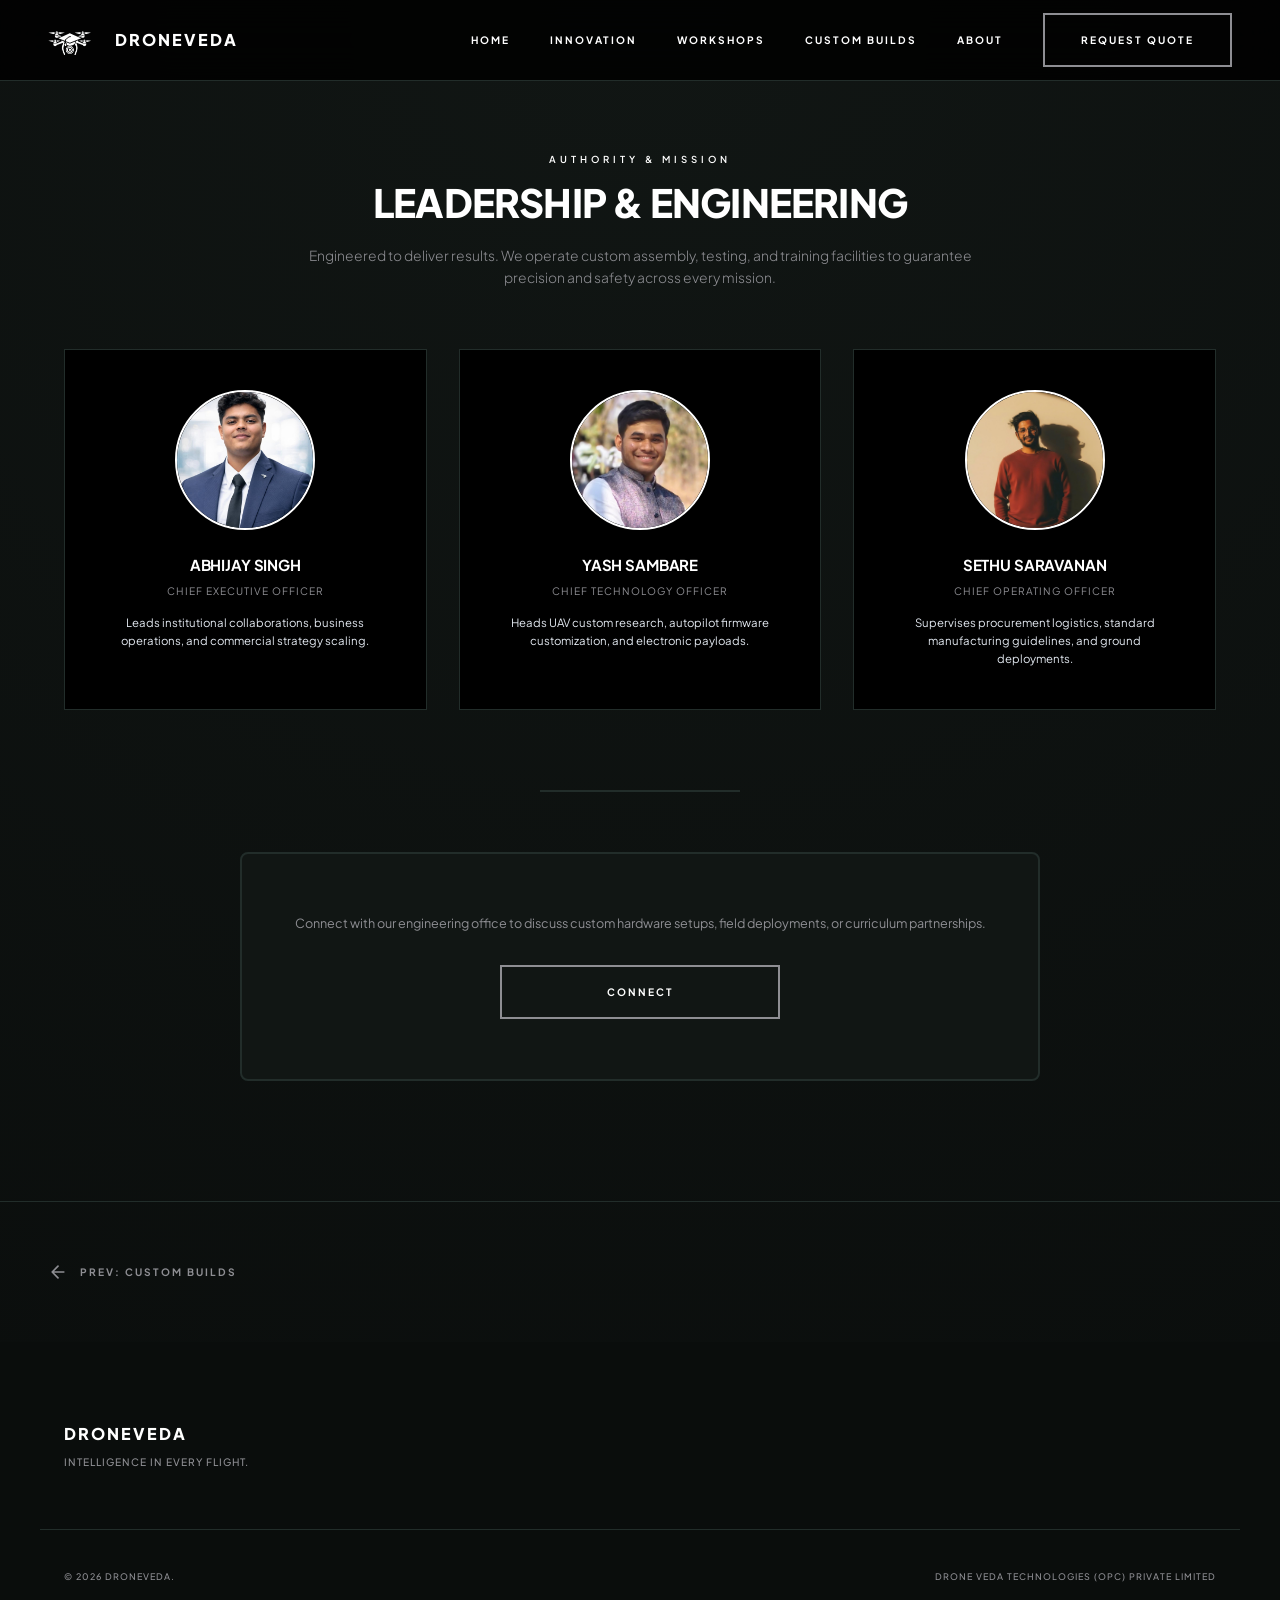
==== about.html @ f390f39e "first commit" ====
<!DOCTYPE html>
<html lang="en">
<head>
  <meta charset="UTF-8">
  <meta name="viewport" content="width=device-width, initial-scale=1.0">
  <meta name="description" content="DroneVeda - Commercial UAV systems, custom industrial drones, autonomous agriculture, and institutional robotics training.">
  <title>DRONEVEDA | Intelligence in every flight.</title>
  
  <link rel="preconnect" href="https://fonts.googleapis.com">
  <link rel="preconnect" href="https://fonts.gstatic.com" crossorigin>
  <link href="https://fonts.googleapis.com/css2?family=Plus+Jakarta+Sans:wght@300;400;500;600;700;800&display=swap" rel="stylesheet">
  
  <link rel="stylesheet" href="style.css">
  
  <style>
    .grid-4 { display: grid; grid-template-columns: repeat(4, 1fr); gap: 24px; }
    .grid-2 { display: grid; grid-template-columns: repeat(2, 1fr); gap: 32px; }
    @media (max-width: 992px) { .grid-4 { grid-template-columns: repeat(2, 1fr); } }
    @media (max-width: 768px) { .grid-4, .grid-2 { grid-template-columns: 1fr; } }
    .text-center { text-align: center; }
    .mx-auto { margin-left: auto; margin-right: auto; }
    .mb-30 { margin-bottom: 30px; }
  </style>
</head>
<body>

  <header class="navbar">
    <div class="nav-container">
      <a href="index.html" class="nav-logo">
        <img src="public/logo - Copy.png" alt="DroneVeda Logo" style="height: 32px; filter: brightness(0) invert(1); margin-right: 12px;">
        <span class="logo-text">DRONEVEDA</span>
      </a>
      
      <button class="mobile-toggle" aria-label="Toggle Menu" aria-expanded="false">
        <span class="bar"></span>
        <span class="bar"></span>
        <span class="bar"></span>
      </button>
      
      <nav class="nav-menu">
        <a href="index.html" class="nav-link">HOME</a>
        <a href="projects.html" class="nav-link">INNOVATION</a>
        <a href="workshops.html" class="nav-link">WORKSHOPS</a>
        <a href="custom-builds.html" class="nav-link">CUSTOM BUILDS</a>
        <a href="about.html" class="nav-link active">ABOUT</a>
        <a href="index.html#contact" class="btn">REQUEST QUOTE</a>
      </nav>
    </div>
  </header>

  

  

  

  

  

  

  

  <section id="about" class="section orb-section" style="padding-top: 150px;">
    <div class="container">
      <div class="section-header" style="text-align: center; margin-left: auto; margin-right: auto;">
        <span class="section-label scroll-reveal">AUTHORITY & MISSION</span>
        <h2 class="section-title scroll-reveal">LEADERSHIP & ENGINEERING</h2>
        <p class="section-desc scroll-reveal">Engineered to deliver results. We operate custom assembly, testing, and training facilities to guarantee precision and safety across every mission.</p>
      </div>
      
      <div class="projects-grid scroll-reveal">
        <div class="project-card" style="padding: 40px; text-align: center; display: flex; flex-direction: column; align-items: center;">
          <img src="public/profile-abhijay.jpeg" alt="Abhijay Singh" style="width: 140px; height: 140px; border-radius: 50%; object-fit: cover; margin-bottom: 24px; border: 2px solid var(--text-primary);">
          <h4 style="font-size: 1.25rem; font-weight: 700; text-transform: uppercase; margin-bottom: 6px;">ABHIJAY SINGH</h4>
          <p style="color: var(--text-muted); font-size: 0.85rem; letter-spacing: 1px; text-transform: uppercase; margin-bottom: 16px;">CHIEF EXECUTIVE OFFICER</p>
          <p style="font-size: 0.95rem; line-height: 1.6;">Leads institutional collaborations, business operations, and commercial strategy scaling.</p>
        </div>

        <div class="project-card" style="padding: 40px; text-align: center; display: flex; flex-direction: column; align-items: center;">
          <img src="public/profile-yash.jpeg" alt="Yash Sambare" style="width: 140px; height: 140px; border-radius: 50%; object-fit: cover; margin-bottom: 24px; border: 2px solid var(--text-primary);">
          <h4 style="font-size: 1.25rem; font-weight: 700; text-transform: uppercase; margin-bottom: 6px;">YASH SAMBARE</h4>
          <p style="color: var(--text-muted); font-size: 0.85rem; letter-spacing: 1px; text-transform: uppercase; margin-bottom: 16px;">CHIEF TECHNOLOGY OFFICER</p>
          <p style="font-size: 0.95rem; line-height: 1.6;">Heads UAV custom research, autopilot firmware customization, and electronic payloads.</p>
        </div>

        <div class="project-card" style="padding: 40px; text-align: center; display: flex; flex-direction: column; align-items: center;">
          <img src="public/profile-sethu.jpeg" alt="Sethu Saravanan" style="width: 140px; height: 140px; border-radius: 50%; object-fit: cover; margin-bottom: 24px; border: 2px solid var(--text-primary);">
          <h4 style="font-size: 1.25rem; font-weight: 700; text-transform: uppercase; margin-bottom: 6px;">SETHU SARAVANAN</h4>
          <p style="color: var(--text-muted); font-size: 0.85rem; letter-spacing: 1px; text-transform: uppercase; margin-bottom: 16px;">CHIEF OPERATING OFFICER</p>
          <p style="font-size: 0.95rem; line-height: 1.6;">Supervises procurement logistics, standard manufacturing guidelines, and ground deployments.</p>
        </div>
      </div>
      <!-- Soft divider -->
      <hr style="border: 0; border-top: 2px solid var(--border-color); margin-top: 80px; margin-bottom: 60px; max-width: 200px; margin-left: auto; margin-right: auto;" class="scroll-reveal">
      
      <!-- Outlined message box -->
      <div style="text-align: center; padding: 60px 40px; border: 2px solid var(--border-color); border-radius: 8px; background: var(--bg-secondary); max-width: 800px; margin: 0 auto;" class="scroll-reveal">

        <p style="color: var(--text-muted); margin-bottom: 32px; font-size: 1.05rem;">Connect with our engineering office to discuss custom hardware setups, field deployments, or curriculum partnerships.</p>
        <a href="index.html#contact" class="btn" style="min-width: 280px; padding: 18px 0; font-size: 1.1rem; letter-spacing: 3px; display: inline-block;">CONNECT</a>
            </div>
    </div>
  </section>

  

    
  <div class="page-navigation">
    <a href="custom-builds.html" class="page-nav-btn page-nav-prev"><svg xmlns="http://www.w3.org/2000/svg" fill="none" stroke="currentColor" stroke-width="2" stroke-linecap="round" stroke-linejoin="round" viewBox="0 0 24 24"><path d="M19 12H5M12 19l-7-7 7-7"/></svg> PREV: CUSTOM BUILDS</a>
    <div></div>
  </div>
  <footer class="footer">
    <div class="footer-container container">
      <div class="footer-brand">
        <h3 class="footer-logo">DRONEVEDA</h3>
        <p class="footer-tagline">INTELLIGENCE IN EVERY FLIGHT.</p>
      </div>
    </div>
    <div class="footer-bottom container">
      <p class="copyright">&copy; 2026 DRONEVEDA.</p>
      <p class="disclaimer">Drone Veda Technologies (OPC) Private Limited</p>
    </div>
  </footer>

  <script src="script.js"></script>
</body>
</html>
---- style.css ----
:root {
  --bg-primary: #0a0d0c; /* Off-black with a hint of green */
  --bg-secondary: #111614;
  --bg-tertiary: #181f1c;
  
  --logo-green: #276e65;
  
  --text-primary: #ffffff;
  --text-secondary: #e2e8f0;
  --text-muted: #8e8e93;
  
  --accent-color: var(--logo-green);
  --accent-hover: var(--logo-green);
  
  --border-color: #222d2a;
  --border-hover: #3a4d48;
  
  --error-color: #fa4856;
  --success-color: #24a148;
  
  --font-family: 'Plus Jakarta Sans', system-ui, -apple-system, sans-serif;
  
  --transition-fast: 0.15s ease;
  --transition-normal: 0.3s cubic-bezier(0.16, 1, 0.3, 1);
  --transition-slow: 0.8s cubic-bezier(0.16, 1, 0.3, 1);
  
  --max-width: 1200px;
}

/* Base Reset */
*, *::before, *::after {
  box-sizing: border-box;
  margin: 0;
  padding: 0;
}

html {
  font-size: 75%;
  scroll-behavior: auto; /* Managed by JavaScript for custom scroll control */
  scrollbar-width: thin;
  scrollbar-color: var(--border-hover) var(--bg-primary);
}

body {
  font-family: var(--font-family);
  background-color: var(--bg-primary);
  /* Dynamic scroll gradient setup */
  background-image: radial-gradient(circle at 50% calc(var(--scroll-y, 0) * 1%), var(--bg-secondary) 0%, var(--bg-primary) 100%);
  color: var(--text-secondary);
  line-height: 1.5;
  overflow-x: hidden;
  -webkit-font-smoothing: antialiased;
  -moz-osx-font-smoothing: grayscale;
}

/* Specific section highlighting */
.bg-logo-green {
  background: var(--logo-green) !important;
}

.bg-logo-green .section-title, 
.bg-logo-green .section-label,
.bg-logo-green .section-desc {
  color: #ffffff;
}
.bg-logo-green .btn-primary {
  border-color: #ffffff;
  color: #ffffff;
}
.bg-logo-green .btn-primary:hover {
  background-color: #ffffff;
  color: var(--logo-green);
}

.text-accent {
  color: var(--logo-green);
}

/* Accessibility Focus */
:focus-visible {
  outline: 2px solid var(--text-primary);
  outline-offset: 4px;
}

/* Layout Containers */
.container {
  width: 100%;
  max-width: var(--max-width);
  margin: 0 auto;
  padding: 0 24px;
}

.section {
  padding: 120px 0;
  border-bottom: 1px solid var(--border-color);
  scroll-margin-top: 80px;
}

@media (max-width: 768px) {
  .section {
    padding: 80px 0;
  }
}

.section-header {
  max-width: 700px;
  margin-bottom: 60px;
}

.section-label {
  display: inline-block;
  font-size: 0.8rem;
  font-weight: 600;
  text-transform: uppercase;
  letter-spacing: 4px;
  color: var(--text-primary);
  margin-bottom: 16px;
}

.section-title {
  font-size: clamp(2.2rem, 4.5vw, 3.25rem);
  font-weight: 800;
  line-height: 1.1;
  color: var(--text-primary);
  margin-bottom: 20px;
  letter-spacing: -0.02em;
  text-transform: uppercase;
}

.section-desc {
  font-size: 1.15rem;
  color: var(--text-muted);
  line-height: 1.6;
  font-weight: 300;
}

/* Typography elements */
h1, h2, h3, h4, h5, h6 {
  color: var(--text-primary);
  letter-spacing: -0.01em;
}

a {
  color: inherit;
  text-decoration: none;
  transition: color var(--transition-fast);
}

.btn {
  display: inline-flex;
  align-items: center;
  justify-content: center;
  font-family: var(--font-family);
  font-size: 0.85rem;
  font-weight: 700;
  text-transform: uppercase;
  letter-spacing: 2px;
  padding: 16px 36px;
  cursor: pointer;
  white-space: nowrap;
  transition: all var(--transition-normal);
  
  /* Greyscale ghost button base */
  border: 2px solid var(--text-muted);
  background-color: transparent;
  color: var(--text-primary);
  
  min-height: 54px; /* Touch target size */
  position: relative;
  overflow: hidden;
  text-align: center;
  width: auto;
}

@media (max-width: 768px) {
  .btn {
    width: 100%;
    padding: 16px 20px;
  }
}

.btn:hover {
  /* Boundary changes to logo-green upon hover */
  border-color: var(--logo-green);
  color: var(--logo-green);
  background-color: transparent;
  box-shadow: 0 4px 15px rgba(39, 110, 101, 0.2);
}

.btn:active {
  /* Background changes to logo-green upon clicking */
  background-color: var(--logo-green);
  border-color: var(--logo-green);
  color: #ffffff;
  transform: scale(0.98);
}


.btn-primary, .btn-secondary {  
}

.btn-block {
  display: flex;
  width: 100%;
}

/* Header & Navigation */
.navbar {
  position: fixed;
  top: 0;
  left: 0;
  right: 0;
  z-index: 100;
  background-color: rgba(0, 0, 0, 0.85);
  backdrop-filter: blur(20px);
  -webkit-backdrop-filter: blur(20px);
  border-bottom: 1px solid var(--border-color);
  transition: background-color var(--transition-normal), padding var(--transition-normal);
}

.nav-container {
  display: flex;
  align-items: center;
  justify-content: space-between;
  height: 80px;
  max-width: 100%;
  margin: 0 auto;
  padding: 0 48px;
}

.nav-logo {
  display: flex;
  align-items: center;
  gap: 12px;
}

.logo-img {
  height: 32px;
  width: auto;
  filter: brightness(0) invert(1); /* Ensure it displays as white for SpaceX styling */
}

.logo-text {
  font-size: 1.35rem;
  font-weight: 800;
  letter-spacing: 2px;
  color: var(--text-primary);
}

.nav-menu {
  display: flex;
  align-items: center;
  gap: 40px;
}

.nav-link {
  font-size: 0.85rem;
  font-weight: 700;
  text-transform: uppercase;
  letter-spacing: 2px;
  color: var(--text-primary);
  padding: 8px 0;
  position: relative;
}

.nav-link::after {
  content: '';
  position: absolute;
  bottom: 0;
  left: 0;
  width: 100%;
  height: 1px;
  background-color: var(--text-primary);
  transform: scaleX(0);
  transform-origin: right;
  transition: transform var(--transition-normal);
}

.nav-link:hover::after {
  transform: scaleX(1);
  transform-origin: left;
}



/* Mobile Toggle Hamburger */
.mobile-toggle {
  display: none;
  flex-direction: column;
  justify-content: space-between;
  width: 20px;
  height: 14px;
  background: transparent;
  border: none;
  cursor: pointer;
  z-index: 105;
}

.mobile-toggle .bar {
  width: 100%;
  height: 2px;
  background-color: var(--text-primary);
  transition: transform var(--transition-normal), opacity var(--transition-normal);
}

@media (max-width: 768px) {
  .mobile-toggle {
    display: flex;
  }
  
  .nav-menu {
    position: fixed;
    top: 80px;
    left: 0;
    right: 0;
    height: calc(100vh - 80px);
    background-color: rgba(0, 0, 0, 0.85);
    backdrop-filter: blur(20px);
    -webkit-backdrop-filter: blur(20px);
    flex-direction: column;
    padding: 60px 24px;
    gap: 32px;
    transform: translateX(100%);
    transition: transform var(--transition-normal);
    z-index: 99;
    border-top: 1px solid var(--border-color);
  }
  
  .nav-menu.active {
    transform: translateX(0);
  }
  
  .nav-link {
    width: 100%;
    text-align: center;
    font-size: 1.1rem;
    letter-spacing: 3px;
    padding: 12px 0;
  }
  
  .nav-btn {
    width: 100%;
    text-align: center;
    font-size: 1rem;
    letter-spacing: 3px;
    padding: 16px 0;
    margin-top: 24px;
  }
  
  /* Active states */
  .mobile-toggle[aria-expanded="true"] .bar:nth-child(1) {
    transform: translateY(6px) rotate(45deg);
  }
  
  .mobile-toggle[aria-expanded="true"] .bar:nth-child(2) {
    opacity: 0;
  }
  
  .mobile-toggle[aria-expanded="true"] .bar:nth-child(3) {
    transform: translateY(-6px) rotate(-45deg);
  }
}

/* Hero Section (Fullscreen Impact) */
.hero-section {
  position: relative;
  height: 100vh;
  display: flex;
  align-items: flex-end;
  padding-bottom: 12%;
  overflow: hidden;
}

.hero-video-container {
  position: absolute;
  top: 0;
  left: 0;
  width: 100%;
  height: 100%;
  z-index: 1;
}

.hero-video {
  width: 100%;
  height: 100%;
  object-fit: cover;
  opacity: 0.5;
}

.hero-overlay {
  position: absolute;
  top: 0;
  left: 0;
  width: 100%;
  height: 100%;
  background: linear-gradient(180deg, 
    rgba(0, 0, 0, 0.4) 0%, 
    rgba(0, 0, 0, 0.7) 60%, 
    rgba(0, 0, 0, 0.95) 100%
  );
  z-index: 2;
}

.hero-content {
  position: relative;
  z-index: 10;
  max-width: 800px;
}

.hero-badge {
  display: inline-block;
  font-size: 0.8rem;
  font-weight: 700;
  text-transform: uppercase;
  letter-spacing: 3px;
  color: var(--text-primary);
  margin-bottom: 20px;
}

.hero-title {
  font-size: clamp(2.8rem, 6vw, 5rem);
  font-weight: 800;
  line-height: 1.05;
  letter-spacing: -0.03em;
  color: var(--text-primary);
  margin-bottom: 24px;
  text-transform: uppercase;
}

.hero-subtitle {
  font-size: clamp(1.1rem, 2vw, 1.25rem);
  color: var(--text-secondary);
  line-height: 1.6;
  margin-bottom: 40px;
  max-width: 600px;
  font-weight: 300;
}

.hero-actions {
  display: flex;
  gap: 20px;
  flex-wrap: wrap;
}

@media (max-width: 576px) {
  .hero-actions .btn {
    width: 100%;
  }
}

/* SpaceX-style Scroll Down Indicator */
.scroll-down-arrow {
  position: absolute;
  bottom: 40px;
  left: 50%;
  transform: translateX(-50%);
  color: var(--text-primary);
  z-index: 10;
  animation: bounce 2s infinite;
  opacity: 0.7;
  transition: opacity var(--transition-fast);
}

.scroll-down-arrow:hover {
  opacity: 1;
}

@keyframes bounce {
  0%, 20%, 50%, 80%, 100% {
    transform: translateX(-50%) translateY(0);
  }
  40% {
    transform: translateX(-50%) translateY(-10px);
  }
  60% {
    transform: translateX(-50%) translateY(-5px);
  }
}

/* SpaceX Trust Metric Value Bar */
.value-bar {
  background-color: var(--bg-primary);
  border-bottom: 1px solid var(--border-color);
  padding: 80px 0;
}

.value-container {
  display: grid;
  grid-template-columns: repeat(3, 1fr);
  gap: 40px;
}

.value-item {
  display: flex;
  flex-direction: column;
}

.value-num {
  font-size: 4rem;
  font-weight: 800;
  color: var(--text-primary);
  line-height: 1;
  margin-bottom: 12px;
  font-feature-settings: "lnum";
}

.value-label {
  font-size: 0.8rem;
  font-weight: 600;
  color: var(--text-muted);
  line-height: 1.6;
  letter-spacing: 2px;
  text-transform: uppercase;
}

@media (max-width: 768px) {
  .value-container {
    grid-template-columns: 1fr;
    gap: 48px;
  }
  
  .value-num {
    font-size: 3.5rem;
  }
}

/* Projects Showcase */
.projects-grid {
  display: grid;
  grid-template-columns: repeat(3, 1fr);
  gap: 32px;
}

@media (max-width: 992px) {
  .projects-grid {
    grid-template-columns: repeat(2, 1fr);
  }
}

@media (max-width: 768px) {
  .projects-grid {
    grid-template-columns: 1fr;
    gap: 40px;
  }
}

.project-card {
  background-color: var(--bg-secondary);
  border: 1px solid var(--border-color);
  transition: border-color var(--transition-fast), transform var(--transition-normal);
}

/* Removed project-card hover */

.project-image-wrapper {
  position: relative;
  aspect-ratio: 16 / 10;
  width: 100%;
  background-color: var(--bg-tertiary);
  overflow: hidden;
}

.project-img {
  width: 100%;
  height: 100%;
  object-fit: cover;
  transition: transform var(--transition-normal);
}

/* Removed project-card img hover */

.project-content {
  padding: 32px;
}

.project-tag {
  display: inline-block;
  font-size: 0.75rem;
  font-weight: 700;
  text-transform: uppercase;
  letter-spacing: 2px;
  color: var(--text-primary);
  margin-bottom: 16px;
  border-bottom: 1px solid var(--text-primary);
  padding-bottom: 2px;
}

.project-card-title {
  font-size: 1.35rem;
  font-weight: 700;
  line-height: 1.3;
  margin-bottom: 14px;
  color: var(--text-primary);
  text-transform: uppercase;
}

.project-card-desc {
  font-size: 0.95rem;
  color: var(--text-muted);
  line-height: 1.6;
  margin-bottom: 30px;
  font-weight: 300;
}

.project-metric {
  padding-top: 24px;
  border-top: 1px solid var(--border-color);
}

.metric-value {
  display: block;
  font-size: 2rem;
  font-weight: 800;
  color: var(--text-primary);
  line-height: 1.1;
  font-feature-settings: "lnum";
}

.metric-desc {
  font-size: 0.75rem;
  font-weight: 600;
  color: var(--text-muted);
  letter-spacing: 1.5px;
  text-transform: uppercase;
}

/* About Us Section (Two Columns) */
.about-grid {
  display: grid;
  grid-template-columns: 1.1fr 0.9fr;
  gap: 80px;
}

@media (max-width: 992px) {
  .about-grid {
    grid-template-columns: 1fr;
    gap: 60px;
  }
}

.about-text {
  font-size: 1.1rem;
  line-height: 1.7;
  color: var(--text-secondary);
  margin-bottom: 28px;
  font-weight: 300;
}

.about-badges {
  display: grid;
  grid-template-columns: repeat(2, 1fr);
  gap: 24px;
  margin-top: 48px;
}

.badge-item {
  border-left: 2px solid var(--text-primary);
  padding-left: 20px;
}

.badge-item strong {
  display: block;
  font-size: 0.9rem;
  font-weight: 700;
  color: var(--text-primary);
  margin-bottom: 6px;
  letter-spacing: 1.5px;
  text-transform: uppercase;
}

.badge-item span {
  font-size: 0.85rem;
  color: var(--text-muted);
}

.about-team {
  background-color: var(--bg-secondary);
  border: 1px solid var(--border-color);
  padding: 48px;
}

@media (max-width: 576px) {
  .about-team {
    padding: 32px 24px;
  }
}

.team-header-title {
  font-size: 1.35rem;
  font-weight: 700;
  text-transform: uppercase;
  letter-spacing: 2px;
  margin-bottom: 36px;
  color: var(--text-primary);
}

.team-list {
  display: flex;
  flex-direction: column;
  gap: 36px;
}

.team-member-card {
  display: flex;
  gap: 24px;
  align-items: flex-start;
}

@media (max-width: 480px) {
  .team-member-card {
    flex-direction: column;
    gap: 16px;
  }
}

.member-photo {
  width: 64px;
  height: 64px;
  border-radius: 4px;
  object-fit: cover;
  flex-shrink: 0;
  border: 1px solid var(--border-color);
}

.member-avatar {
  flex-shrink: 0;
  width: 64px;
  height: 64px;
  border-radius: 4px;
  background-color: var(--border-color);
  color: var(--text-primary);
  font-size: 1.25rem;
  font-weight: 700;
  display: flex;
  align-items: center;
  justify-content: center;
  letter-spacing: -0.5px;
}

.member-info {
  display: flex;
  flex-direction: column;
}

.member-name {
  font-size: 1rem;
  font-weight: 700;
  color: var(--text-primary);
  line-height: 1.2;
  letter-spacing: 1px;
}

.member-role {
  font-size: 0.75rem;
  font-weight: 600;
  color: var(--text-muted);
  margin-bottom: 8px;
  letter-spacing: 1px;
}

.member-bio {
  font-size: 0.9rem;
  color: var(--text-muted);
  line-height: 1.6;
  font-weight: 300;
}

/* Contact / Connect Section (SpaceX Style Input Forms) */
.contact-grid {
  display: grid;
  grid-template-columns: 0.95fr 1.05fr;
  gap: 80px;
  align-items: flex-start;
}

@media (max-width: 992px) {
  .contact-grid {
    grid-template-columns: 1fr;
    gap: 60px;
  }
}

.contact-details {
  display: flex;
  flex-direction: column;
  gap: 32px;
  margin: 40px 0;
}

.detail-item {
  display: flex;
  align-items: flex-start;
  gap: 20px;
}

.detail-icon {
  font-size: 1.2rem;
  line-height: 1;
}

.detail-info {
  display: flex;
  flex-direction: column;
}

.detail-label {
  font-size: 0.75rem;
  text-transform: uppercase;
  letter-spacing: 2px;
  color: var(--text-muted);
  font-weight: 600;
}

.detail-val {
  font-size: 1.15rem;
  font-weight: 700;
  color: var(--text-primary);
  margin-top: 4px;
}

.detail-val:hover {
  color: var(--text-primary);
  text-decoration: underline;
}

.trust-box {
  background-color: var(--bg-secondary);
  border: 1px solid var(--border-color);
  padding: 28px;
}

.trust-title {
  font-size: 0.9rem;
  font-weight: 700;
  color: var(--text-primary);
  margin-bottom: 10px;
  letter-spacing: 1.5px;
  text-transform: uppercase;
}

.trust-desc {
  font-size: 0.9rem;
  color: var(--text-muted);
  line-height: 1.6;
  font-weight: 300;
}

.form-wrapper {
  background-color: var(--bg-secondary);
  border: 1px solid var(--border-color);
  padding: 48px;
}

@media (max-width: 576px) {
  .form-wrapper {
    padding: 32px 24px;
  }
}

.form-title {
  font-size: 1.5rem;
  font-weight: 700;
  text-transform: uppercase;
  letter-spacing: 2px;
  margin-bottom: 32px;
  color: var(--text-primary);
}

.form-group {
  margin-bottom: 24px;
  position: relative;
}

.form-label {
  display: block;
  font-size: 0.8rem;
  font-weight: 700;
  letter-spacing: 1.5px;
  color: var(--text-primary);
  margin-bottom: 10px;
}

.required {
  color: var(--error-color);
}

.form-control {
  width: 100%;
  font-family: var(--font-family);
  font-size: 0.95rem;
  background-color: var(--bg-primary);
  border: 1px solid var(--border-color);
  color: var(--text-primary);
  padding: 14px 16px;
  border-radius: 0px; /* SpaceX strictly uses sharp 90-degree corners */
  transition: border-color var(--transition-fast), box-shadow var(--transition-fast);
  appearance: none;
}

.form-control::placeholder {
  color: #444444;
}

.form-control:focus {
  outline: none;
  border-color: var(--text-primary);
}

/* Custom Select Dropdown with Clean Vector Icon */
select.form-control {
  background-image: url("data:image/svg+xml;utf8,<svg xmlns='http://www.w3.org/2000/svg' width='16' height='16' fill='%23ffffff' viewBox='0 0 16 16'><path d='M7.247 11.14 2.451 5.658C1.885 5.013 2.345 4 3.204 4h9.592a1 1 0 0 1 .753 1.659l-4.796 5.48a1 1 0 0 1-1.506 0z'/></svg>");
  background-repeat: no-repeat;
  background-position: calc(100% - 16px) center;
  background-size: 10px;
  padding-right: 40px;
}

/* Form Errors */
.form-group.has-error .form-control {
  border-color: var(--error-color);
}

.form-group.has-error .error-msg {
  display: block;
}

.error-msg {
  display: none;
  font-size: 0.75rem;
  color: var(--error-color);
  margin-top: 6px;
  font-weight: 600;
  text-transform: uppercase;
  letter-spacing: 1px;
}

/* Form Submission Status styling */
.form-status-box {
  margin-top: 24px;
  padding: 16px;
  font-size: 0.9rem;
  font-weight: 700;
  line-height: 1.4;
  display: flex;
  align-items: center;
  gap: 12px;
  letter-spacing: 1px;
  text-transform: uppercase;
}

.form-status-success {
  border: 1px solid var(--success-color);
  background-color: rgba(36, 161, 72, 0.05);
  color: var(--text-primary);
}

.form-status-error {
  border: 1px solid var(--error-color);
  background-color: rgba(250, 72, 86, 0.05);
  color: var(--text-primary);
}

.form-status-sending {
  border: 1px solid var(--text-primary);
  background-color: rgba(255, 255, 255, 0.05);
  color: var(--text-primary);
}

/* SpaceX Footer Styling */
.footer {
  background-color: var(--bg-primary);
  padding: 80px 0 40px;
}

.footer-container {
  display: flex;
  justify-content: space-between;
  align-items: center;
  flex-wrap: wrap;
  gap: 40px;
  margin-bottom: 60px;
}

.footer-brand {
  max-width: 400px;
}

.footer-logo {
  font-size: 1.35rem;
  font-weight: 800;
  color: var(--text-primary);
  margin-bottom: 8px;
  letter-spacing: 2px;
}

.footer-tagline {
  font-size: 0.85rem;
  color: var(--text-muted);
  letter-spacing: 1px;
  text-transform: uppercase;
  font-weight: 500;
}

.footer-links {
  display: flex;
  gap: 32px;
  flex-wrap: wrap;
}

.footer-links a {
  font-size: 0.75rem;
  color: var(--text-muted);
  font-weight: 700;
  letter-spacing: 1.5px;
}

.footer-links a:hover {
  color: var(--text-primary);
}

.footer-bottom {
  display: flex;
  justify-content: space-between;
  align-items: center;
  padding-top: 40px;
  border-top: 1px solid var(--border-color);
  flex-wrap: wrap;
  gap: 16px;
}

.copyright, .disclaimer {
  font-size: 0.75rem;
  color: var(--text-muted);
  letter-spacing: 1px;
  text-transform: uppercase;
  font-weight: 500;
}

@media (max-width: 768px) {
  .footer-container {
    flex-direction: column;
    align-items: flex-start;
    gap: 30px;
  }
  
  .footer-links {
    flex-direction: column;
    gap: 16px;
  }
  
  .footer-bottom {
    flex-direction: column;
    align-items: flex-start;
  }
}

/* Animation entry points */
.scroll-reveal {
  opacity: 0;
  transform: translateY(20px);
  transition: opacity var(--transition-slow), transform var(--transition-slow);
  will-change: transform, opacity;
}

.scroll-reveal.visible {
  opacity: 1;
  transform: translateY(0);
}

.tier-card { display: flex; flex-direction: column; background: var(--bg-card); padding: 40px; border: 1px solid var(--border-color); }
.tier-card.border-accent { border-top: 4px solid var(--text-primary); }
.tier-name { font-size: 0.75rem; font-weight: 700; letter-spacing: 2px; color: var(--text-muted); }
.tier-title { font-size: 1.5rem; font-weight: 800; margin: 8px 0; color: var(--text-primary); }
.tier-audience { font-size: 0.85rem; color: #aaa; margin-bottom: 24px; font-style: italic; }
.tier-desc { font-size: 0.95rem; margin-bottom: 24px; }
.tier-features, .build-specs { margin-bottom: 32px; padding: 0; list-style: none; }
.tier-features { flex-grow: 1; border-top: 1px solid var(--border-color); padding-top: 24px; }
.tier-features li, .build-specs li { font-size: 0.85rem; margin-bottom: 12px; position: relative; padding-left: 24px; color: var(--text-secondary); }
.tier-features li::before, .build-specs li::before { content: ''; position: absolute; left: 0; top: 3px; width: 14px; height: 14px; background-image: url("data:image/svg+xml;charset=UTF-8,%3Csvg xmlns='http://www.w3.org/2000/svg' width='24' height='24' viewBox='0 0 24 24' fill='none' stroke='%238e8e93' stroke-width='2' stroke-linecap='round' stroke-linejoin='round'%3E%3Cpolyline points='9 18 15 12 9 6'%3E%3C/polyline%3E%3C/svg%3E"); background-size: contain; background-repeat: no-repeat; }
.price { font-size: 2rem; font-weight: 800; color: var(--text-primary); }
.price span { font-size: 0.9rem; font-weight: 400; color: var(--text-muted); }

/* Custom Builds */
.build-card { background: var(--bg-card); padding: 40px; border: 1px solid var(--border-color); }
.build-title { font-size: 1.2rem; font-weight: 800; color: var(--text-primary); }
.build-subtitle { display: block; font-size: 0.8rem; font-weight: 700; letter-spacing: 1px; color: var(--text-muted); margin: 8px 0 24px; text-transform: uppercase; }
.build-desc { font-size: 0.95rem; margin-bottom: 24px; }
/* Darken workshop grid boxes override */
.tier-card {
  background-color: var(--bg-secondary) !important;
  border: 1px solid transparent !important;
}

.btn-primary {
  box-shadow: 0 4px 15px rgba(42, 122, 107, 0.4);
}
.btn-primary:hover {
  box-shadow: 0 6px 20px rgba(42, 122, 107, 0.6);
}

/* Universal Button Styles */
.btn {
  display: inline-flex !important;
  align-items: center !important;
  justify-content: center !important;
  font-family: var(--font-family) !important;
  font-size: 0.85rem !important;
  font-weight: 700 !important;
  text-transform: uppercase !important;
  letter-spacing: 2px !important;
  padding: 16px 36px !important;
  cursor: pointer !important;
  white-space: nowrap !important;
  transition: all var(--transition-normal) !important;
  
  /* Greyscale ghost button base */
  border: 2px solid var(--text-muted) !important;
  background-color: transparent !important;
  color: var(--text-primary) !important;
  text-decoration: none !important;
  
  min-height: 54px !important;
  position: relative !important;
  overflow: hidden !important;
  text-align: center !important;
  width: auto !important;
  box-shadow: none !important;
}

@media (max-width: 768px) {
  .btn {
    width: 100% !important;
    padding: 16px 20px !important;
  }
}

.btn:hover {
  border-color: var(--logo-green) !important;
  color: var(--logo-green) !important;
  background-color: transparent !important;
  box-shadow: none !important;
}

.btn:active {
  background-color: var(--logo-green) !important;
  border-color: var(--logo-green) !important;
  color: #ffffff !important;
  transform: scale(0.98) !important;
}

/* Universal Grid Item Base */
.trust-box, .tier-card, .project-card, .build-card, .nav-grid-card {
  background: #000000 !important;
  background-color: #000000 !important;
  transition: transform var(--transition-normal) !important;
}
.trust-box:hover, .tier-card:hover, .project-card:hover, .build-card:hover, .nav-grid-card:hover {
  outline: none !important;
  transform: scale(1.025) !important;
}

/* Wide Tier Card for Projects */
@media (min-width: 993px) {
  .wide-tier-card {
    grid-column: 1 / -1 !important;
    display: grid !important;
    grid-template-columns: 1.2fr 1fr !important;
  }
  .wide-tier-card .project-image-wrapper {
    height: 100% !important;
    border-bottom: none !important;
    border-right: 1px solid var(--border-color) !important;
  }
}
@media (max-width: 992px) {
  .wide-tier-card {
    grid-column: 1 / -1 !important;
  }
}

/* Contact Section Custom Background */
.contact-section {
  background: #000000 !important;
}


/* Page Navigation */
.page-navigation {
  display: flex;
  justify-content: space-between;
  align-items: center;
  padding: 60px 48px;
  max-width: 100%;
  margin: 0 auto;
}
.page-nav-btn {
  display: inline-flex;
  align-items: center;
  gap: 12px;
  font-weight: 700;
  text-transform: uppercase;
  letter-spacing: 2px;
  font-size: 0.85rem;
  color: var(--text-muted);
  transition: color var(--transition-fast);
  text-decoration: none;
}
.page-nav-btn:hover {
  color: var(--logo-green);
}
.page-nav-btn svg {
  width: 20px;
  height: 20px;
}
.page-nav-prev {
  margin-right: auto;
}
.page-nav-next {
  margin-left: auto;
}
@media (max-width: 768px) {
  .nav-container { padding: 0 24px; }
  .page-navigation { padding: 40px 24px; flex-direction: column; gap: 24px; }
  .page-nav-prev, .page-nav-next { margin: 0; width: 100%; justify-content: center; }
}
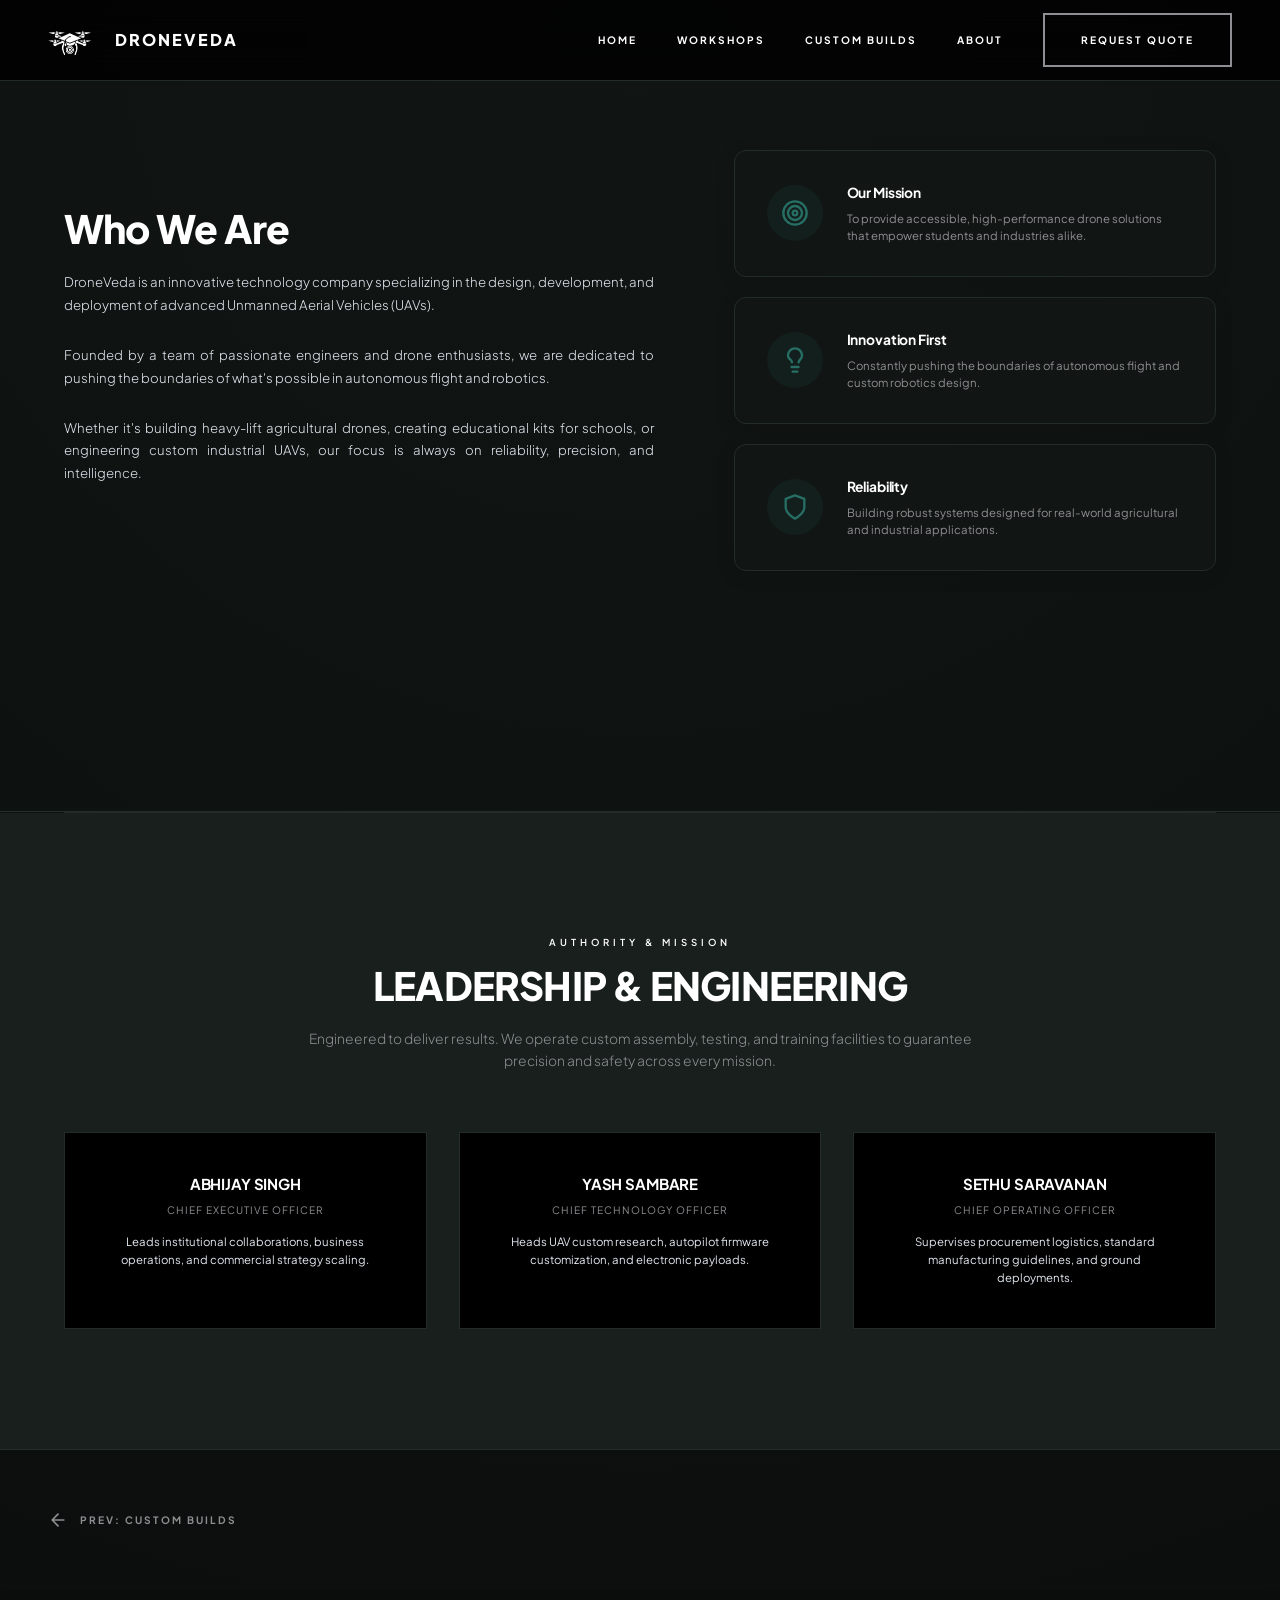
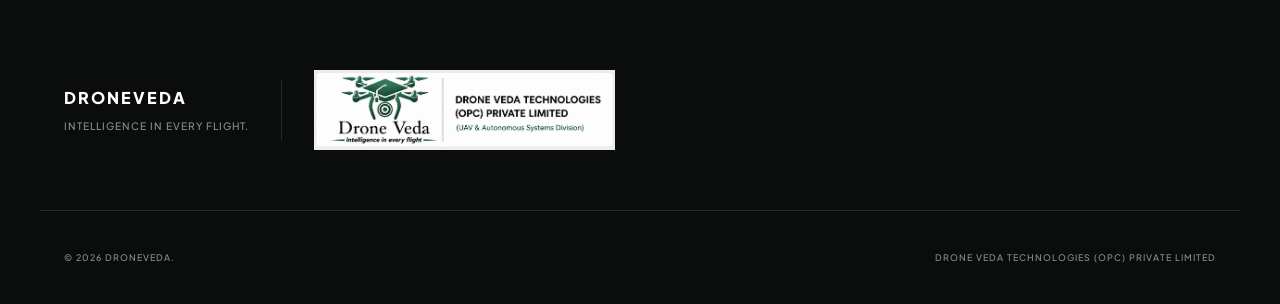
==== commit 44a8f89f: "Refactor code structure for improved readability and maintainability" ====
--- a/about.html
+++ b/about.html
@@ -11,16 +11,6 @@
   <link href="https://fonts.googleapis.com/css2?family=Plus+Jakarta+Sans:wght@300;400;500;600;700;800&display=swap" rel="stylesheet">
   
   <link rel="stylesheet" href="style.css">
-  
-  <style>
-    .grid-4 { display: grid; grid-template-columns: repeat(4, 1fr); gap: 24px; }
-    .grid-2 { display: grid; grid-template-columns: repeat(2, 1fr); gap: 32px; }
-    @media (max-width: 992px) { .grid-4 { grid-template-columns: repeat(2, 1fr); } }
-    @media (max-width: 768px) { .grid-4, .grid-2 { grid-template-columns: 1fr; } }
-    .text-center { text-align: center; }
-    .mx-auto { margin-left: auto; margin-right: auto; }
-    .mb-30 { margin-bottom: 30px; }
-  </style>
 </head>
 <body>
 
@@ -39,7 +29,6 @@
       
       <nav class="nav-menu">
         <a href="index.html" class="nav-link">HOME</a>
-        <a href="projects.html" class="nav-link">INNOVATION</a>
         <a href="workshops.html" class="nav-link">WORKSHOPS</a>
         <a href="custom-builds.html" class="nav-link">CUSTOM BUILDS</a>
         <a href="about.html" class="nav-link active">ABOUT</a>
@@ -64,6 +53,59 @@
 
   <section id="about" class="section orb-section" style="padding-top: 150px;">
     <div class="container">
+      
+      <!-- Who We Are Section -->
+      <div class="about-grid scroll-reveal" style="margin-bottom: 120px; align-items: center;">
+        <div class="about-content">
+          <h2 class="section-title" style="text-transform: none;">Who We Are</h2>
+          <p class="about-text">DroneVeda is an innovative technology company specializing in the design, development, and deployment of advanced Unmanned Aerial Vehicles (UAVs).</p>
+          <p class="about-text">Founded by a team of passionate engineers and drone enthusiasts, we are dedicated to pushing the boundaries of what's possible in autonomous flight and robotics.</p>
+          <p class="about-text">Whether it's building heavy-lift agricultural drones, creating educational kits for schools, or engineering custom industrial UAVs, our focus is always on reliability, precision, and intelligence.</p>
+        </div>
+        
+        <div class="about-cards" style="display: flex; flex-direction: column; gap: 20px;">
+          <!-- Mission -->
+          <div class="feature-card" style="background-color: var(--bg-secondary); border: 1px solid var(--border-color); border-radius: 12px; padding: 32px; display: flex; gap: 24px; align-items: center; transition: transform var(--transition-normal); box-shadow: 0 4px 20px rgba(0,0,0,0.1);">
+             <div class="icon" style="color: var(--logo-green); flex-shrink: 0; display: flex; align-items: center; justify-content: center; width: 56px; height: 56px; background: rgba(39, 110, 101, 0.1); border-radius: 50%;">
+                <svg width="28" height="28" viewBox="0 0 24 24" fill="none" stroke="currentColor" stroke-width="2" stroke-linecap="round" stroke-linejoin="round"><circle cx="12" cy="12" r="10"></circle><circle cx="12" cy="12" r="6"></circle><circle cx="12" cy="12" r="2"></circle></svg>
+             </div>
+             <div>
+               <h4 style="font-size: 1.15rem; font-weight: 700; color: var(--text-primary); margin-bottom: 6px;">Our Mission</h4>
+               <p style="color: var(--text-muted); font-size: 0.95rem; line-height: 1.5; margin: 0;">To provide accessible, high-performance drone solutions that empower students and industries alike.</p>
+             </div>
+          </div>
+          
+          <!-- Innovation -->
+          <div class="feature-card" style="background-color: var(--bg-secondary); border: 1px solid var(--border-color); border-radius: 12px; padding: 32px; display: flex; gap: 24px; align-items: center; transition: transform var(--transition-normal); box-shadow: 0 4px 20px rgba(0,0,0,0.1);">
+             <div class="icon" style="color: var(--logo-green); flex-shrink: 0; display: flex; align-items: center; justify-content: center; width: 56px; height: 56px; background: rgba(39, 110, 101, 0.1); border-radius: 50%;">
+                <svg width="28" height="28" viewBox="0 0 24 24" fill="none" stroke="currentColor" stroke-width="2" stroke-linecap="round" stroke-linejoin="round"><path d="M9 18h6"></path><path d="M10 22h4"></path><path d="M15.09 14c.18-.98.65-1.74 1.41-2.5A4.65 4.65 0 0 0 18 8 6 6 0 0 0 6 8c0 1.5.8 2.8 2 3.5.75.75 1.23 1.52 1.41 2.5"></path></svg>
+             </div>
+             <div>
+               <h4 style="font-size: 1.15rem; font-weight: 700; color: var(--text-primary); margin-bottom: 6px;">Innovation First</h4>
+               <p style="color: var(--text-muted); font-size: 0.95rem; line-height: 1.5; margin: 0;">Constantly pushing the boundaries of autonomous flight and custom robotics design.</p>
+             </div>
+          </div>
+          
+          <!-- Reliability -->
+          <div class="feature-card" style="background-color: var(--bg-secondary); border: 1px solid var(--border-color); border-radius: 12px; padding: 32px; display: flex; gap: 24px; align-items: center; transition: transform var(--transition-normal); box-shadow: 0 4px 20px rgba(0,0,0,0.1);">
+             <div class="icon" style="color: var(--logo-green); flex-shrink: 0; display: flex; align-items: center; justify-content: center; width: 56px; height: 56px; background: rgba(39, 110, 101, 0.1); border-radius: 50%;">
+                <svg width="28" height="28" viewBox="0 0 24 24" fill="none" stroke="currentColor" stroke-width="2" stroke-linecap="round" stroke-linejoin="round"><path d="M12 22s8-4 8-10V5l-8-3-8 3v7c0 6 8 10 8 10z"></path></svg>
+             </div>
+             <div>
+               <h4 style="font-size: 1.15rem; font-weight: 700; color: var(--text-primary); margin-bottom: 6px;">Reliability</h4>
+               <p style="color: var(--text-muted); font-size: 0.95rem; line-height: 1.5; margin: 0;">Building robust systems designed for real-world agricultural and industrial applications.</p>
+             </div>
+          </div>
+        </div>
+      </div>
+
+    </div>
+  </section>
+
+  <hr class="spacious-divider">
+
+  <section class="section bg-contrast" style="padding-top: 120px;">
+    <div class="container">
       <div class="section-header" style="text-align: center; margin-left: auto; margin-right: auto;">
         <span class="section-label scroll-reveal">AUTHORITY & MISSION</span>
         <h2 class="section-title scroll-reveal">LEADERSHIP & ENGINEERING</h2>
@@ -72,35 +114,24 @@
       
       <div class="projects-grid scroll-reveal">
         <div class="project-card" style="padding: 40px; text-align: center; display: flex; flex-direction: column; align-items: center;">
-          <img src="public/profile-abhijay.jpeg" alt="Abhijay Singh" style="width: 140px; height: 140px; border-radius: 50%; object-fit: cover; margin-bottom: 24px; border: 2px solid var(--text-primary);">
           <h4 style="font-size: 1.25rem; font-weight: 700; text-transform: uppercase; margin-bottom: 6px;">ABHIJAY SINGH</h4>
           <p style="color: var(--text-muted); font-size: 0.85rem; letter-spacing: 1px; text-transform: uppercase; margin-bottom: 16px;">CHIEF EXECUTIVE OFFICER</p>
           <p style="font-size: 0.95rem; line-height: 1.6;">Leads institutional collaborations, business operations, and commercial strategy scaling.</p>
         </div>
 
         <div class="project-card" style="padding: 40px; text-align: center; display: flex; flex-direction: column; align-items: center;">
-          <img src="public/profile-yash.jpeg" alt="Yash Sambare" style="width: 140px; height: 140px; border-radius: 50%; object-fit: cover; margin-bottom: 24px; border: 2px solid var(--text-primary);">
           <h4 style="font-size: 1.25rem; font-weight: 700; text-transform: uppercase; margin-bottom: 6px;">YASH SAMBARE</h4>
           <p style="color: var(--text-muted); font-size: 0.85rem; letter-spacing: 1px; text-transform: uppercase; margin-bottom: 16px;">CHIEF TECHNOLOGY OFFICER</p>
           <p style="font-size: 0.95rem; line-height: 1.6;">Heads UAV custom research, autopilot firmware customization, and electronic payloads.</p>
         </div>
 
         <div class="project-card" style="padding: 40px; text-align: center; display: flex; flex-direction: column; align-items: center;">
-          <img src="public/profile-sethu.jpeg" alt="Sethu Saravanan" style="width: 140px; height: 140px; border-radius: 50%; object-fit: cover; margin-bottom: 24px; border: 2px solid var(--text-primary);">
           <h4 style="font-size: 1.25rem; font-weight: 700; text-transform: uppercase; margin-bottom: 6px;">SETHU SARAVANAN</h4>
           <p style="color: var(--text-muted); font-size: 0.85rem; letter-spacing: 1px; text-transform: uppercase; margin-bottom: 16px;">CHIEF OPERATING OFFICER</p>
           <p style="font-size: 0.95rem; line-height: 1.6;">Supervises procurement logistics, standard manufacturing guidelines, and ground deployments.</p>
         </div>
       </div>
-      <!-- Soft divider -->
-      <hr style="border: 0; border-top: 2px solid var(--border-color); margin-top: 80px; margin-bottom: 60px; max-width: 200px; margin-left: auto; margin-right: auto;" class="scroll-reveal">
-      
-      <!-- Outlined message box -->
-      <div style="text-align: center; padding: 60px 40px; border: 2px solid var(--border-color); border-radius: 8px; background: var(--bg-secondary); max-width: 800px; margin: 0 auto;" class="scroll-reveal">
-
-        <p style="color: var(--text-muted); margin-bottom: 32px; font-size: 1.05rem;">Connect with our engineering office to discuss custom hardware setups, field deployments, or curriculum partnerships.</p>
-        <a href="index.html#contact" class="btn" style="min-width: 280px; padding: 18px 0; font-size: 1.1rem; letter-spacing: 3px; display: inline-block;">CONNECT</a>
-            </div>
+                    
     </div>
   </section>
 
@@ -113,9 +144,13 @@
   </div>
   <footer class="footer">
     <div class="footer-container container">
-      <div class="footer-brand">
-        <h3 class="footer-logo">DRONEVEDA</h3>
-        <p class="footer-tagline">INTELLIGENCE IN EVERY FLIGHT.</p>
+      <div class="footer-brand" style="display: flex; align-items: center; gap: 32px;">
+        <div>
+          <h3 class="footer-logo" style="margin-bottom: 8px;">DRONEVEDA</h3>
+          <p class="footer-tagline" style="margin: 0;">INTELLIGENCE IN EVERY FLIGHT.</p>
+        </div>
+        <div style="width: 1px; height: 60px; background-color: var(--border-color);"></div>
+        <img src="public/logo-footer.png" alt="Drone Veda Technologies" style="max-height: 80px; display: block; object-fit: contain;">
       </div>
     </div>
     <div class="footer-bottom container">
@@ -126,4 +161,4 @@
 
   <script src="script.js"></script>
 </body>
-</html>+</html>
--- a/style.css
+++ b/style.css
@@ -100,6 +100,19 @@
   .section {
     padding: 80px 0;
   }
+}
+
+.bg-contrast {
+  background-color: var(--bg-tertiary) !important;
+}
+
+.spacious-divider {
+  border: 0;
+  height: 1px;
+  background: rgba(255, 255, 255, 0.1);
+  margin: 0 auto;
+  width: 90%;
+  max-width: var(--max-width);
 }
 
 .section-header {
@@ -409,31 +422,33 @@
 
 .hero-badge {
   display: inline-block;
-  font-size: 0.8rem;
-  font-weight: 700;
-  text-transform: uppercase;
-  letter-spacing: 3px;
-  color: var(--text-primary);
-  margin-bottom: 20px;
+  font-size: 1.5rem;
+  font-weight: 200;
+  text-transform: uppercase;
+  letter-spacing: 4px;
+  line-height: 1.05;
+  color: var(--text-primary);
+  margin-bottom: 30px;
 }
 
 .hero-title {
-  font-size: clamp(2.8rem, 6vw, 5rem);
-  font-weight: 800;
+  font-size: clamp(3rem, 6vw, 5rem);
+  font-weight: 1000;
   line-height: 1.05;
-  letter-spacing: -0.03em;
-  color: var(--text-primary);
-  margin-bottom: 24px;
+  letter-spacing: 0.02em;
+  color: var(--text-primary);
+  margin-bottom: 15px;
   text-transform: uppercase;
 }
 
 .hero-subtitle {
-  font-size: clamp(1.1rem, 2vw, 1.25rem);
+  font-size: clamp(0.9rem, 2vw, 1rem);
   color: var(--text-secondary);
-  line-height: 1.6;
-  margin-bottom: 40px;
-  max-width: 600px;
-  font-weight: 300;
+  line-height: 1.2;
+  margin-bottom: 15px;
+  max-width: 400px;
+  font-weight: 100;
+  letter-spacing: 0.2em;
 }
 
 .hero-actions {
@@ -644,6 +659,7 @@
   color: var(--text-secondary);
   margin-bottom: 28px;
   font-weight: 300;
+  text-align:justify;
 }
 
 .about-badges {
@@ -833,7 +849,7 @@
   font-size: 0.9rem;
   font-weight: 700;
   color: var(--text-primary);
-  margin-bottom: 10px;
+  margin-bottom: 5px;
   letter-spacing: 1.5px;
   text-transform: uppercase;
 }
@@ -841,7 +857,7 @@
 .trust-desc {
   font-size: 0.9rem;
   color: var(--text-muted);
-  line-height: 1.6;
+  line-height: 1.8;
   font-weight: 300;
 }
 
@@ -982,7 +998,7 @@
 }
 
 .footer-brand {
-  max-width: 400px;
+  max-width: 600px;
 }
 
 .footer-logo {
@@ -1056,15 +1072,11 @@
 
 /* Animation entry points */
 .scroll-reveal {
-  opacity: 0;
-  transform: translateY(20px);
-  transition: opacity var(--transition-slow), transform var(--transition-slow);
+  --g-progress: 0;
+  opacity: var(--g-progress);
+  transform: translateY(calc(30px * (1 - var(--g-progress))));
+  transition: transform 0.1s linear, opacity 0.1s linear;
   will-change: transform, opacity;
-}
-
-.scroll-reveal.visible {
-  opacity: 1;
-  transform: translateY(0);
 }
 
 .tier-card { display: flex; flex-direction: column; background: var(--bg-card); padding: 40px; border: 1px solid var(--border-color); }
@@ -1135,15 +1147,15 @@
 }
 
 .btn:hover {
-  border-color: var(--logo-green) !important;
-  color: var(--logo-green) !important;
+  border-color: var(--text-secondary) !important;
+  color: var(#fff) !important;
   background-color: transparent !important;
   box-shadow: none !important;
 }
 
 .btn:active {
-  background-color: var(--logo-green) !important;
-  border-color: var(--logo-green) !important;
+  background-color: var(#fff) !important;
+  border-color: var(--bg-primary) !important;
   color: #ffffff !important;
   transform: scale(0.98) !important;
 }
@@ -1156,7 +1168,7 @@
 }
 .trust-box:hover, .tier-card:hover, .project-card:hover, .build-card:hover, .nav-grid-card:hover {
   outline: none !important;
-  transform: scale(1.025) !important;
+  transform: scale(1.01) !important;
 }
 
 /* Wide Tier Card for Projects */
@@ -1223,3 +1235,12 @@
   .page-navigation { padding: 40px 24px; flex-direction: column; gap: 24px; }
   .page-nav-prev, .page-nav-next { margin: 0; width: 100%; justify-content: center; }
 }
+
+/* Utility Classes Extracted from HTML */
+.grid-4 { display: grid; grid-template-columns: repeat(4, 1fr); gap: 24px; }
+.grid-2 { display: grid; grid-template-columns: repeat(2, 1fr); gap: 32px; }
+@media (max-width: 992px) { .grid-4 { grid-template-columns: repeat(2, 1fr); } }
+@media (max-width: 768px) { .grid-4, .grid-2 { grid-template-columns: 1fr; } }
+.text-center { text-align: center; }
+.mx-auto { margin-left: auto; margin-right: auto; }
+.mb-30 { margin-bottom: 30px; }
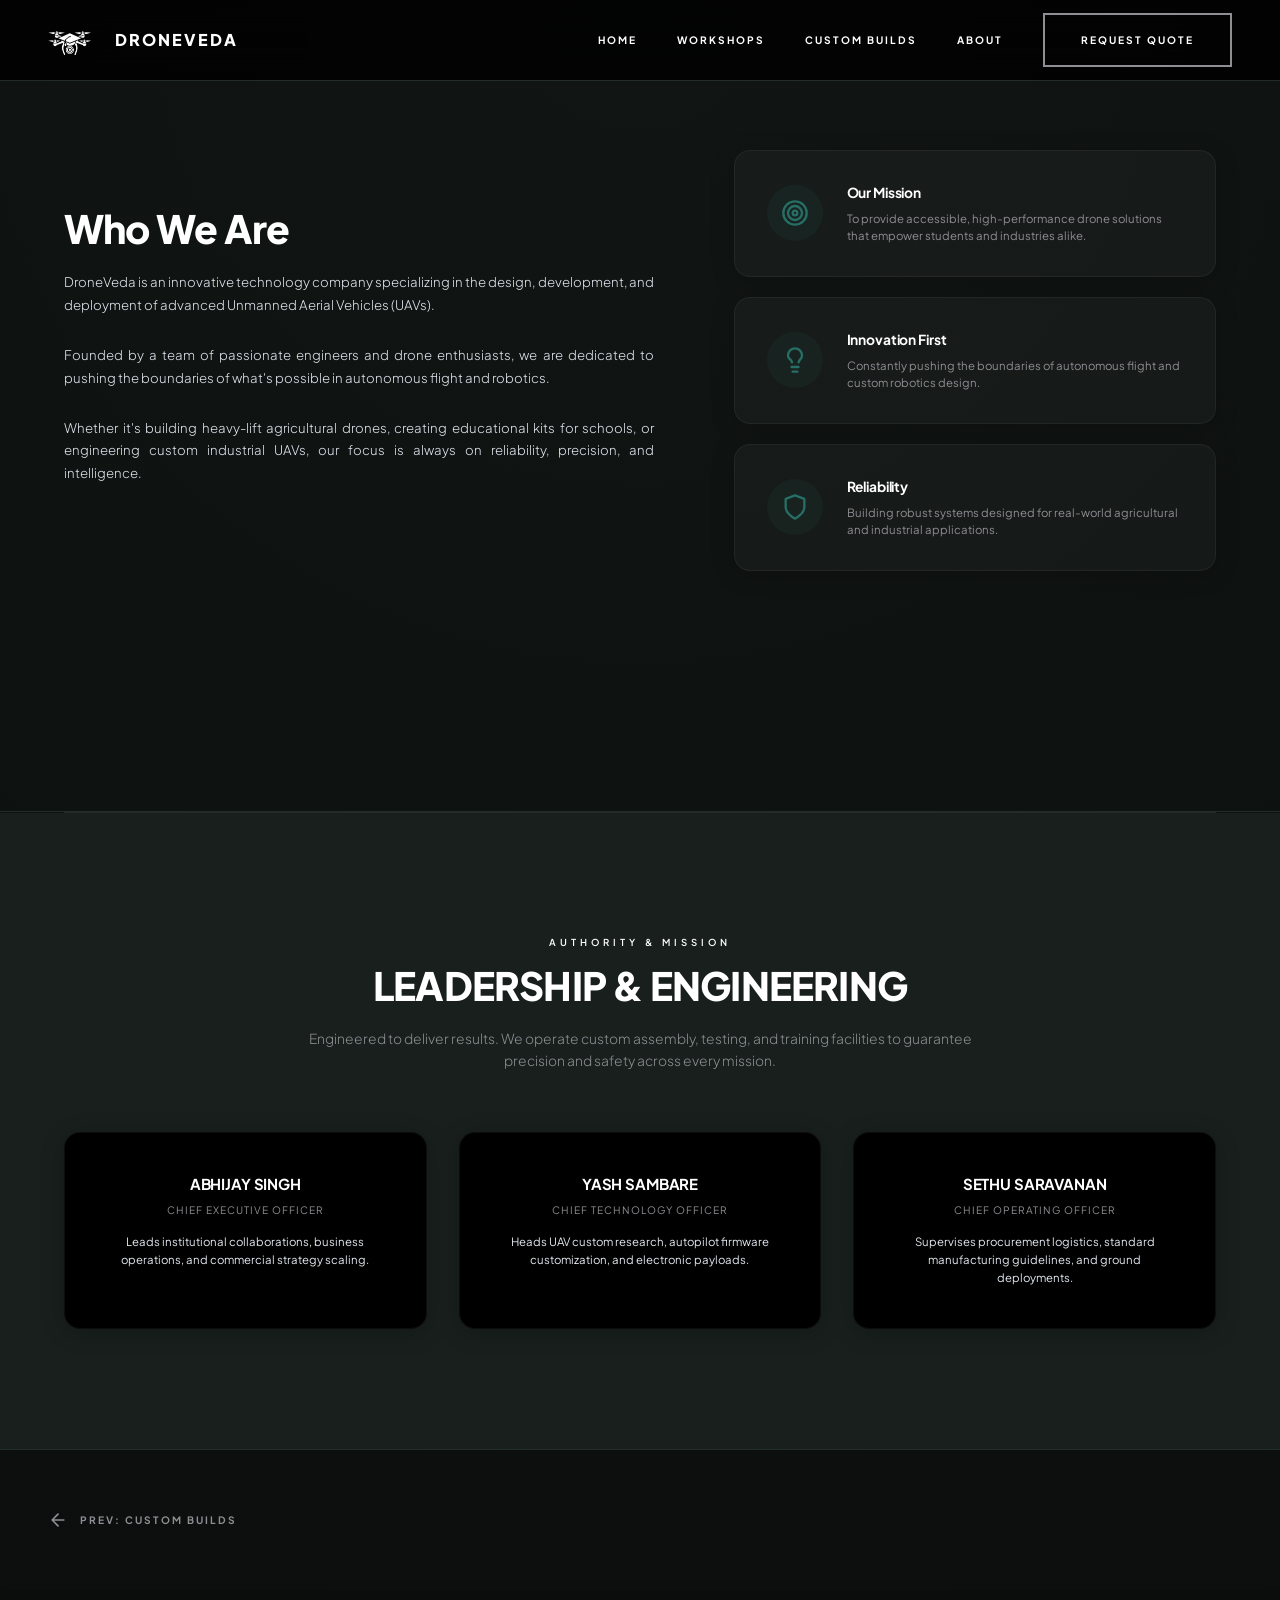
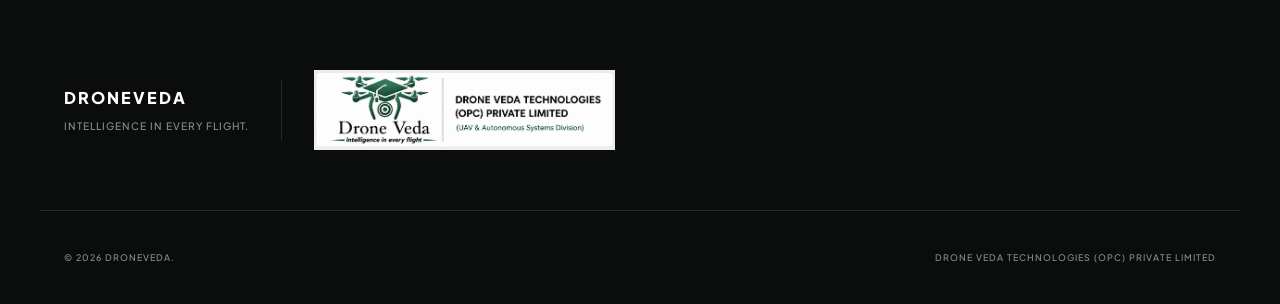
==== commit 4ad8dd36: "STYLE: Enhance UI with modern glass effects and fade-up animations" ====
--- a/about.html
+++ b/about.html
@@ -55,7 +55,7 @@
     <div class="container">
       
       <!-- Who We Are Section -->
-      <div class="about-grid scroll-reveal" style="margin-bottom: 120px; align-items: center;">
+      <div class="about-grid scroll-reveal fade-up" style="margin-bottom: 120px; align-items: center;">
         <div class="about-content">
           <h2 class="section-title" style="text-transform: none;">Who We Are</h2>
           <p class="about-text">DroneVeda is an innovative technology company specializing in the design, development, and deployment of advanced Unmanned Aerial Vehicles (UAVs).</p>
@@ -65,7 +65,7 @@
         
         <div class="about-cards" style="display: flex; flex-direction: column; gap: 20px;">
           <!-- Mission -->
-          <div class="feature-card" style="background-color: var(--bg-secondary); border: 1px solid var(--border-color); border-radius: 12px; padding: 32px; display: flex; gap: 24px; align-items: center; transition: transform var(--transition-normal); box-shadow: 0 4px 20px rgba(0,0,0,0.1);">
+          <div class="feature-card glass-card hover-glow" style="padding: 32px; display: flex; gap: 24px; align-items: center;">
              <div class="icon" style="color: var(--logo-green); flex-shrink: 0; display: flex; align-items: center; justify-content: center; width: 56px; height: 56px; background: rgba(39, 110, 101, 0.1); border-radius: 50%;">
                 <svg width="28" height="28" viewBox="0 0 24 24" fill="none" stroke="currentColor" stroke-width="2" stroke-linecap="round" stroke-linejoin="round"><circle cx="12" cy="12" r="10"></circle><circle cx="12" cy="12" r="6"></circle><circle cx="12" cy="12" r="2"></circle></svg>
              </div>
@@ -76,7 +76,7 @@
           </div>
           
           <!-- Innovation -->
-          <div class="feature-card" style="background-color: var(--bg-secondary); border: 1px solid var(--border-color); border-radius: 12px; padding: 32px; display: flex; gap: 24px; align-items: center; transition: transform var(--transition-normal); box-shadow: 0 4px 20px rgba(0,0,0,0.1);">
+          <div class="feature-card glass-card hover-glow" style="padding: 32px; display: flex; gap: 24px; align-items: center;">
              <div class="icon" style="color: var(--logo-green); flex-shrink: 0; display: flex; align-items: center; justify-content: center; width: 56px; height: 56px; background: rgba(39, 110, 101, 0.1); border-radius: 50%;">
                 <svg width="28" height="28" viewBox="0 0 24 24" fill="none" stroke="currentColor" stroke-width="2" stroke-linecap="round" stroke-linejoin="round"><path d="M9 18h6"></path><path d="M10 22h4"></path><path d="M15.09 14c.18-.98.65-1.74 1.41-2.5A4.65 4.65 0 0 0 18 8 6 6 0 0 0 6 8c0 1.5.8 2.8 2 3.5.75.75 1.23 1.52 1.41 2.5"></path></svg>
              </div>
@@ -87,7 +87,7 @@
           </div>
           
           <!-- Reliability -->
-          <div class="feature-card" style="background-color: var(--bg-secondary); border: 1px solid var(--border-color); border-radius: 12px; padding: 32px; display: flex; gap: 24px; align-items: center; transition: transform var(--transition-normal); box-shadow: 0 4px 20px rgba(0,0,0,0.1);">
+          <div class="feature-card glass-card hover-glow" style="padding: 32px; display: flex; gap: 24px; align-items: center;">
              <div class="icon" style="color: var(--logo-green); flex-shrink: 0; display: flex; align-items: center; justify-content: center; width: 56px; height: 56px; background: rgba(39, 110, 101, 0.1); border-radius: 50%;">
                 <svg width="28" height="28" viewBox="0 0 24 24" fill="none" stroke="currentColor" stroke-width="2" stroke-linecap="round" stroke-linejoin="round"><path d="M12 22s8-4 8-10V5l-8-3-8 3v7c0 6 8 10 8 10z"></path></svg>
              </div>
@@ -112,20 +112,20 @@
         <p class="section-desc scroll-reveal">Engineered to deliver results. We operate custom assembly, testing, and training facilities to guarantee precision and safety across every mission.</p>
       </div>
       
-      <div class="projects-grid scroll-reveal">
-        <div class="project-card" style="padding: 40px; text-align: center; display: flex; flex-direction: column; align-items: center;">
+      <div class="projects-grid scroll-reveal fade-up">
+        <div class="project-card glass-card hover-glow" style="padding: 40px; text-align: center; display: flex; flex-direction: column; align-items: center;">
           <h4 style="font-size: 1.25rem; font-weight: 700; text-transform: uppercase; margin-bottom: 6px;">ABHIJAY SINGH</h4>
           <p style="color: var(--text-muted); font-size: 0.85rem; letter-spacing: 1px; text-transform: uppercase; margin-bottom: 16px;">CHIEF EXECUTIVE OFFICER</p>
           <p style="font-size: 0.95rem; line-height: 1.6;">Leads institutional collaborations, business operations, and commercial strategy scaling.</p>
         </div>
 
-        <div class="project-card" style="padding: 40px; text-align: center; display: flex; flex-direction: column; align-items: center;">
+        <div class="project-card glass-card hover-glow delay-100" style="padding: 40px; text-align: center; display: flex; flex-direction: column; align-items: center;">
           <h4 style="font-size: 1.25rem; font-weight: 700; text-transform: uppercase; margin-bottom: 6px;">YASH SAMBARE</h4>
           <p style="color: var(--text-muted); font-size: 0.85rem; letter-spacing: 1px; text-transform: uppercase; margin-bottom: 16px;">CHIEF TECHNOLOGY OFFICER</p>
           <p style="font-size: 0.95rem; line-height: 1.6;">Heads UAV custom research, autopilot firmware customization, and electronic payloads.</p>
         </div>
 
-        <div class="project-card" style="padding: 40px; text-align: center; display: flex; flex-direction: column; align-items: center;">
+        <div class="project-card glass-card hover-glow delay-200" style="padding: 40px; text-align: center; display: flex; flex-direction: column; align-items: center;">
           <h4 style="font-size: 1.25rem; font-weight: 700; text-transform: uppercase; margin-bottom: 6px;">SETHU SARAVANAN</h4>
           <p style="color: var(--text-muted); font-size: 0.85rem; letter-spacing: 1px; text-transform: uppercase; margin-bottom: 16px;">CHIEF OPERATING OFFICER</p>
           <p style="font-size: 0.95rem; line-height: 1.6;">Supervises procurement logistics, standard manufacturing guidelines, and ground deployments.</p>
--- a/style.css
+++ b/style.css
@@ -17,6 +17,10 @@
   
   --error-color: #fa4856;
   --success-color: #24a148;
+  
+  --glass-bg: rgba(17, 22, 20, 0.65);
+  --glass-border: rgba(255, 255, 255, 0.08);
+  --glass-shadow: 0 8px 32px 0 rgba(0, 0, 0, 0.3);
   
   --font-family: 'Plus Jakarta Sans', system-ui, -apple-system, sans-serif;
   
@@ -1244,3 +1248,70 @@
 .text-center { text-align: center; }
 .mx-auto { margin-left: auto; margin-right: auto; }
 .mb-30 { margin-bottom: 30px; }
+
+/* Modern UI Additions */
+.glass-panel {
+  background: var(--glass-bg);
+  backdrop-filter: blur(12px);
+  -webkit-backdrop-filter: blur(12px);
+  border: 1px solid var(--glass-border);
+  box-shadow: var(--glass-shadow);
+  border-radius: 12px;
+}
+
+.glass-card {
+  background: rgba(255, 255, 255, 0.03);
+  backdrop-filter: blur(10px);
+  -webkit-backdrop-filter: blur(10px);
+  border: 1px solid rgba(255, 255, 255, 0.05);
+  border-radius: 16px;
+  box-shadow: 0 4px 24px rgba(0, 0, 0, 0.2);
+  transition: transform 0.4s cubic-bezier(0.175, 0.885, 0.32, 1.275), box-shadow 0.4s ease, border-color 0.4s ease;
+}
+
+.glass-card:hover {
+  transform: translateY(-8px);
+  box-shadow: 0 12px 32px rgba(39, 110, 101, 0.15);
+  border-color: rgba(39, 110, 101, 0.4);
+}
+
+.parallax-bg {
+  position: absolute;
+  top: 0;
+  left: 0;
+  width: 100%;
+  height: 120%; /* Extra height for parallax scrolling */
+  object-fit: cover;
+  z-index: 0;
+  will-change: transform;
+}
+
+.parallax-container {
+  position: relative;
+  overflow: hidden;
+}
+
+.hover-glow {
+  transition: box-shadow 0.3s ease, transform 0.3s ease;
+}
+
+.hover-glow:hover {
+  box-shadow: 0 0 20px rgba(39, 110, 101, 0.5);
+  transform: scale(1.02);
+}
+
+/* Staggered entry animations classes */
+.fade-up {
+  opacity: 0;
+  transform: translateY(40px);
+  transition: opacity 0.8s ease-out, transform 0.8s ease-out;
+}
+
+.fade-up.visible {
+  opacity: 1;
+  transform: translateY(0);
+}
+
+.delay-100 { transition-delay: 100ms; }
+.delay-200 { transition-delay: 200ms; }
+.delay-300 { transition-delay: 300ms; }
